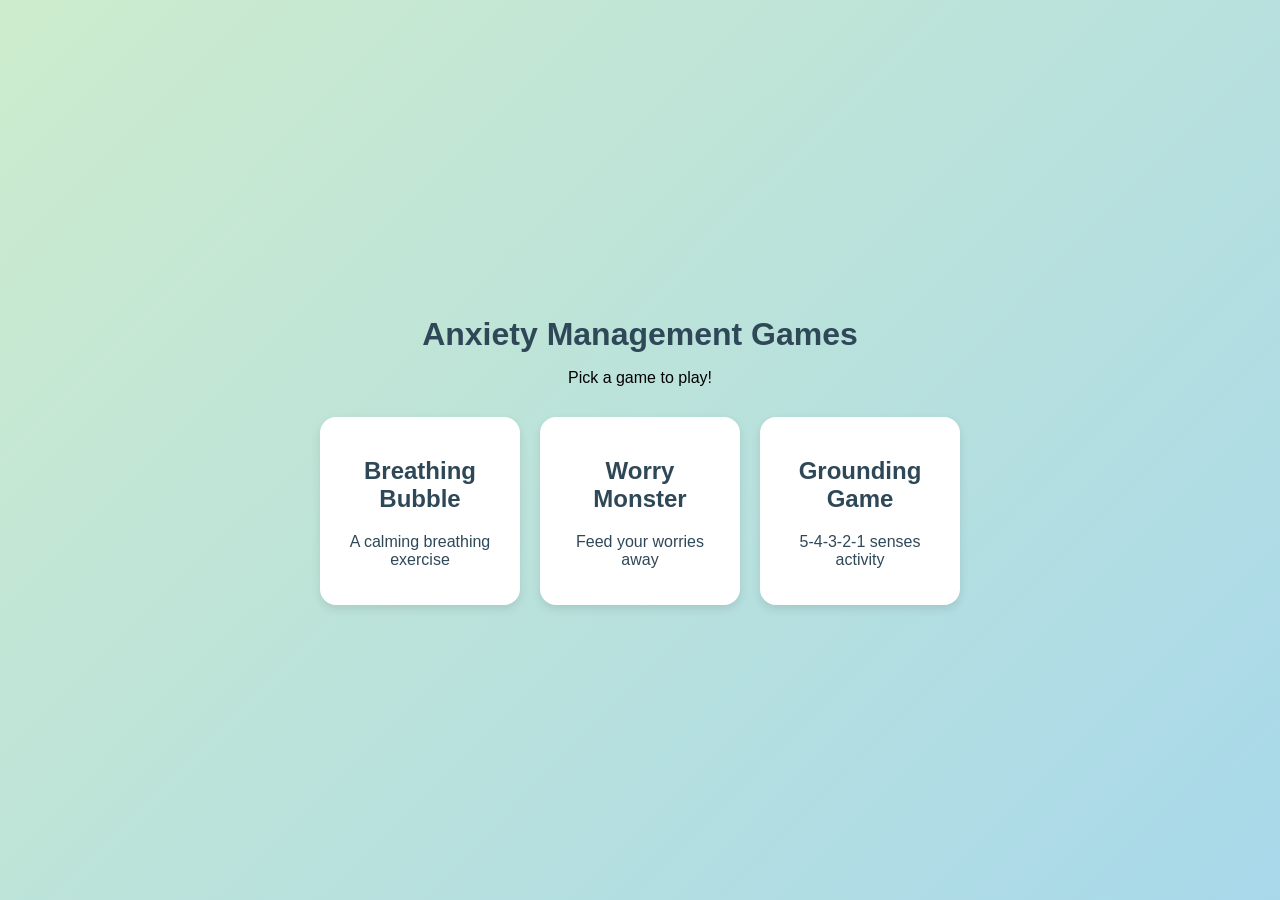
==== index.html @ 4c9ae3cd "placehold" ====
<!DOCTYPE html>
<html lang="en">
<head>
  <meta charset="UTF-8">
  <title>Anxiety Management Games</title>
  <link rel="stylesheet" href="style.css">
</head>
<body>
  <div class="container">
    <h1> Anxiety Management Games</h1>
    <p>Pick a game to play!</p>

    <div class="game-grid">
      <a href="games/breathing.html" class="game-card">
        <h2> Breathing Bubble</h2>
        <p>A calming breathing exercise</p>
      </a>

      <a href="games/worry-monster.html" class="game-card">
        <h2> Worry Monster</h2>
        <p>Feed your worries away</p>
      </a>

      <a href="games/grounding.html" class="game-card">
        <h2> Grounding Game</h2>
        <p>5-4-3-2-1 senses activity</p>
      </a>
    </div>
  </div>

  <script>
document.addEventListener("mousemove", function(e) {
    const sparkle = document.createElement("div");
    sparkle.className = "sparkle";

    sparkle.style.left = e.pageX + "px";
    sparkle.style.top = e.pageY + "px";

    document.body.appendChild(sparkle);

    setTimeout(() => {
        sparkle.remove();
    }, 800);
});
</script>

</body>
</html>
---- style.css ----
* {
  box-sizing: border-box;
}

body {
  margin: 0;
  font-family: 'Arial', sans-serif;
  background: linear-gradient(135deg, #cdeccd, #a8d8ea);
  min-height: 100vh;
  display: flex;
  align-items: center;
  justify-content: center;
}

.container {
  text-align: center;
  padding: 40px;
}

h1 {
  color: #2f4858;
  margin-bottom: 10px;
}

.game-grid {
  display: flex;
  gap: 20px;
  justify-content: center;
  flex-wrap: wrap;
  margin-top: 30px;
}

.game-card {
  background: white;
  padding: 20px;
  border-radius: 16px;
  width: 200px;
  text-decoration: none;
  color: #2f4858;
  box-shadow: 0 4px 10px rgba(0,0,0,0.1);
  transition: transform 0.2s ease;
}

.game-card:hover {
  transform: translateY(-5px);
}

.sparkle {
    position: absolute;
    width: 10px;
    height: 10px;
    background: rgba(255, 255, 255, 0.8);
    border-radius: 50%;
    pointer-events: none;
    box-shadow: 
        0 0 8px #ffffff,
        0 0 15px #a8d8ea,
        0 0 25px #cdeccd;
    animation: sparkleFade 0.8s ease-out forwards;
}

@keyframes sparkleFade {
    from {
        transform: scale(1);
        opacity: 1;
    }
    to {
        transform: scale(0);
        opacity: 0;
        margin-top: 15px;
    }
}
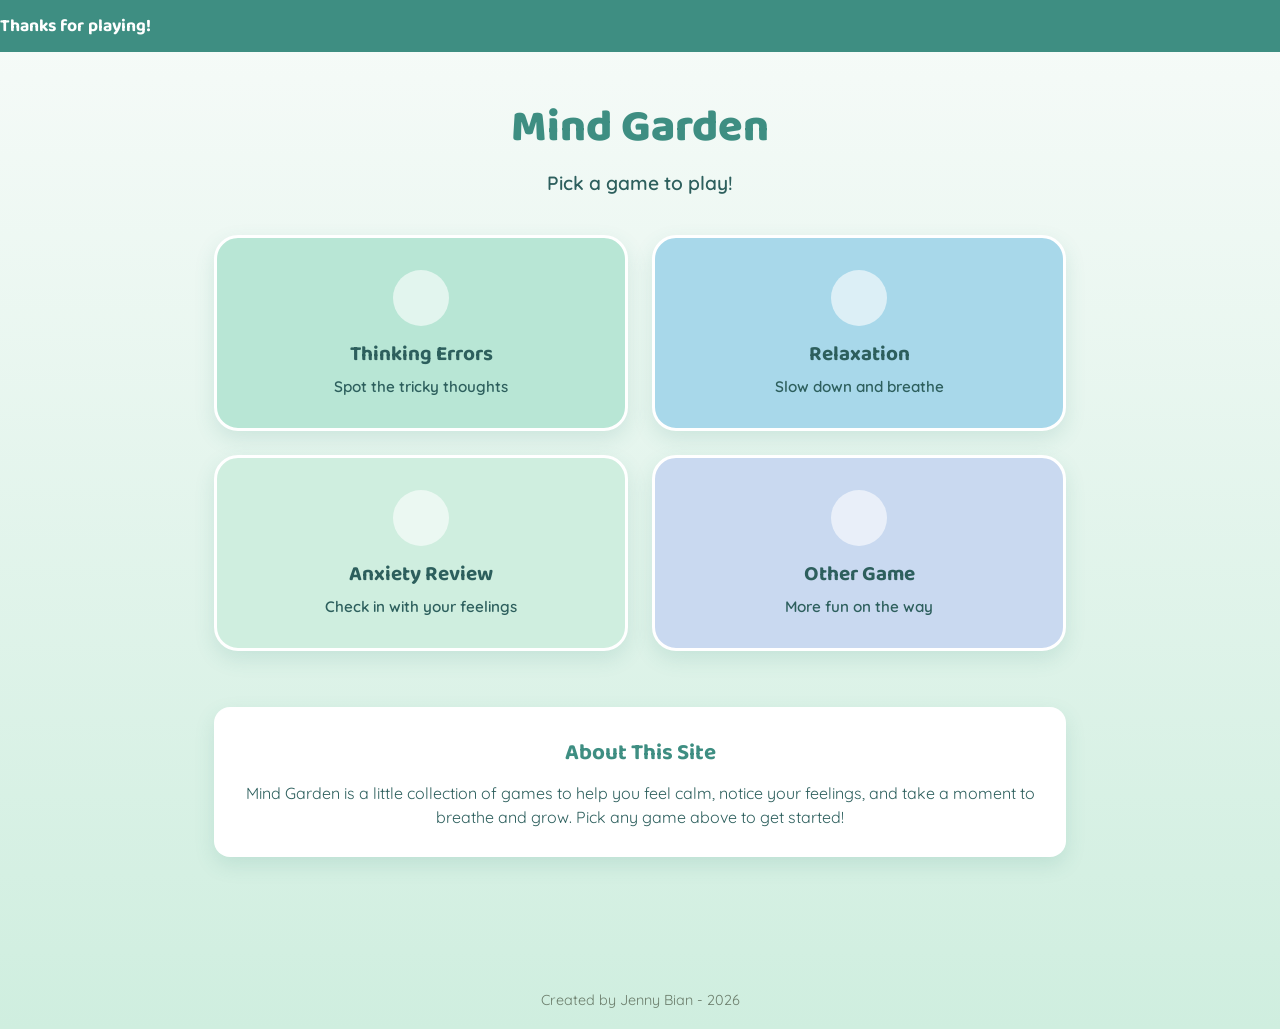
==== commit 3b977192: "updated!" ====
--- a/index.html
+++ b/index.html
@@ -2,32 +2,64 @@
 <html lang="en">
 <head>
   <meta charset="UTF-8">
-  <title>Anxiety Management Games</title>
+  <meta name="viewport" content="width=device-width, initial-scale=1.0">
+  <title>Mind Garden - Games</title>
+
+  <!-- Fonts: Baloo 2 for friendly rounded headings, Quicksand for easy-to-read body text -->
+  <link rel="preconnect" href="https://fonts.googleapis.com">
+  <link rel="preconnect" href="https://fonts.gstatic.com" crossorigin>
+  <link href="https://fonts.googleapis.com/css2?family=Baloo+2:wght@500;700;800&family=Quicksand:wght@500;600;700&display=swap" rel="stylesheet">
+
   <link rel="stylesheet" href="style.css">
 </head>
 <body>
-  <div class="container">
-    <h1> Anxiety Management Games</h1>
-    <p>Pick a game to play!</p>
 
-    <div class="game-grid">
-      <a href="games/breathing.html" class="game-card">
-        <h2> Breathing Bubble</h2>
-        <p>A calming breathing exercise</p>
-      </a>
-
-      <a href="games/worry-monster.html" class="game-card">
-        <h2> Worry Monster</h2>
-        <p>Feed your worries away</p>
-      </a>
-
-      <a href="games/grounding.html" class="game-card">
-        <h2> Grounding Game</h2>
-        <p>5-4-3-2-1 senses activity</p>
-      </a>
+  <!-- Moving banner -->
+  <div class="banner">
+    <div class="banner-track">
+    <span>Thanks for playing! </span>
     </div>
   </div>
 
+  <main class="container">
+    <header class="page-header">
+      <h1>Mind Garden</h1>
+      <p class="subtitle">Pick a game to play!</p>
+    </header>
+
+    <nav class="game-grid">
+      <a href="games/thinking-errors.html" class="game-card game-card--mint">
+        <div class="game-icon" aria-hidden="true"></div>
+        <h2>Thinking Errors</h2>
+        <p>Spot the tricky thoughts</p>
+      </a>
+
+      <a href="games/relaxation.html" class="game-card game-card--sky">
+        <div class="game-icon" aria-hidden="true"></div>
+        <h2>Relaxation</h2>
+        <p>Slow down and breathe</p>
+      </a>
+
+      <a href="games/anxiety-review.html" class="game-card game-card--seafoam">
+        <div class="game-icon" aria-hidden="true"></div>
+        <h2>Anxiety Review</h2>
+        <p>Check in with your feelings</p>
+      </a>
+
+      <a href="games/other-game.html" class="game-card game-card--periwinkle">
+        <div class="game-icon" aria-hidden="true"></div>
+        <h2>Other Game</h2>
+        <p>More fun on the way</p>
+      </a>
+    </nav>
+
+    <section class="about-section">
+      <h3>About This Site</h3>
+      <p>Mind Garden is a little collection of games to help you feel calm, notice your feelings, and take a moment to breathe and grow. Pick any game above to get started!</p>
+    </section>
+  </main>
+
+  <script src="script.js"></script>
   <script>
 document.addEventListener("mousemove", function(e) {
     const sparkle = document.createElement("div");
@@ -44,5 +76,9 @@
 });
 </script>
 
+<footer class="footer">
+  Created by Jenny Bian - 2026
+</footer>
+
 </body>
 </html>
--- a/style.css
+++ b/style.css
@@ -1,72 +1,217 @@
+/* ===== Mind Garden — Style Sheet =====
+   Palette:
+   --sky        #A8D8EA  (light blue)
+   --mint       #B8E6D5  (light green)
+   --seafoam    #CFEEDF  (pale green-blue)
+   --periwinkle #C9D9F0  (soft blue-violet)
+   --teal-deep  #3E8E82  (headings / accents)
+   --teal-text  #2D5F5D  (body text)
+   --cream      #F7FBF9  (page background)
+   --white      #FFFFFF
+*/
+
+:root {
+  --sky: #A8D8EA;
+  --mint: #B8E6D5;
+  --seafoam: #CFEEDF;
+  --periwinkle: #C9D9F0;
+  --teal-deep: #3E8E82;
+  --teal-text: #2D5F5D;
+  --cream: #F7FBF9;
+  --white: #FFFFFF;
+
+  --radius-lg: 24px;
+  --radius-md: 16px;
+  --shadow-soft: 0 8px 20px rgba(62, 142, 130, 0.15);
+}
+
 * {
   box-sizing: border-box;
 }
 
 body {
   margin: 0;
-  font-family: 'Arial', sans-serif;
-  background: linear-gradient(135deg, #cdeccd, #a8d8ea);
   min-height: 100vh;
+  background: linear-gradient(180deg, var(--cream) 0%, var(--seafoam) 100%);
+  font-family: 'Quicksand', sans-serif;
+  color: var(--teal-text);
+}
+
+h1, h2, h3 {
+  font-family: 'Baloo 2', sans-serif;
+  margin: 0;
+}
+
+/* ===== Moving banner ===== */
+/* ===== Moving banner ===== */
+.banner {
+  width: 100%;
+  overflow: hidden;
+  background: var(--teal-deep);
+  padding: 12px 0;
+}
+
+.banner-track {
+  display: block;
+  animation: scroll-banner 30s linear infinite;
+}
+
+.banner-track span {
+  display: inline-block;
+  font-family: 'Baloo 2', sans-serif;
+  font-weight: 700;
+  font-size: 1.1rem;
+  color: var(--white);
+  white-space: nowrap;
+}
+
+@keyframes scroll-banner {
+  from {
+    transform: translateX(100vw);
+  }
+  to {
+    transform: translateX(-100%);
+  }
+}
+
+/* ===== Layout ===== */
+.container {
+  max-width: 900px;
+  margin: 0 auto;
+  padding: 40px 24px 64px;
+}
+
+.page-header {
+  text-align: center;
+  margin-bottom: 40px;
+}
+
+.page-header h1 {
+  font-size: 2.8rem;
+  font-weight: 800;
+  color: var(--teal-deep);
+}
+
+.subtitle {
+  margin-top: 8px;
+  font-size: 1.2rem;
+  font-weight: 600;
+}
+
+/* ===== Game grid ===== */
+.game-grid {
+  display: grid;
+  grid-template-columns: repeat(2, 1fr);
+  gap: 24px;
+}
+
+@media (max-width: 600px) {
+  .game-grid {
+    grid-template-columns: 1fr;
+  }
+}
+
+.game-card {
   display: flex;
+  flex-direction: column;
   align-items: center;
-  justify-content: center;
-}
-
-.container {
-  text-align: center;
-  padding: 40px;
-}
-
-h1 {
-  color: #2f4858;
+  text-align: center;
+  text-decoration: none;
+  color: var(--teal-text);
+  padding: 32px 20px;
+  border-radius: var(--radius-lg);
+  box-shadow: var(--shadow-soft);
+  border: 3px solid var(--white);
+  transition: transform 0.2s ease, box-shadow 0.2s ease;
+}
+
+.game-card:hover,
+.game-card:focus-visible {
+  transform: translateY(-4px);
+  box-shadow: 0 12px 26px rgba(62, 142, 130, 0.25);
+}
+
+.game-card:focus-visible {
+  outline: 3px solid var(--teal-deep);
+  outline-offset: 3px;
+}
+
+.game-card--mint       { background: var(--mint); }
+.game-card--sky        { background: var(--sky); }
+.game-card--seafoam    { background: var(--seafoam); }
+.game-card--periwinkle { background: var(--periwinkle); }
+
+.game-icon {
+  width: 56px;
+  height: 56px;
+  margin-bottom: 12px;
+  border-radius: 50%;
+  background: rgba(255, 255, 255, 0.6);
+  /* Placeholder circle — swap in an <img> inside .game-icon later */
+}
+
+.game-card h2 {
+  font-size: 1.3rem;
+  margin-bottom: 6px;
+}
+
+.game-card p {
+  margin: 0;
+  font-size: 0.95rem;
+  font-weight: 600;
+}
+
+/* ===== About section ===== */
+.about-section {
+  margin-top: 56px;
+  padding: 28px;
+  background: var(--white);
+  border-radius: var(--radius-md);
+  box-shadow: var(--shadow-soft);
+  text-align: center;
+}
+
+.about-section h3 {
+  color: var(--teal-deep);
+  font-size: 1.4rem;
   margin-bottom: 10px;
 }
 
-.game-grid {
-  display: flex;
-  gap: 20px;
-  justify-content: center;
-  flex-wrap: wrap;
-  margin-top: 30px;
-}
-
-.game-card {
-  background: white;
-  padding: 20px;
-  border-radius: 16px;
-  width: 200px;
-  text-decoration: none;
-  color: #2f4858;
-  box-shadow: 0 4px 10px rgba(0,0,0,0.1);
-  transition: transform 0.2s ease;
-}
-
-.game-card:hover {
-  transform: translateY(-5px);
+.about-section p {
+  margin: 0;
+  font-size: 1rem;
+  line-height: 1.5;
 }
 
 .sparkle {
     position: absolute;
-    width: 10px;
-    height: 10px;
-    background: rgba(255, 255, 255, 0.8);
+    width: 8px;
+    height: 8px;
+    background: rgba(255, 255, 255, 0.6);
     border-radius: 50%;
     pointer-events: none;
     box-shadow: 
-        0 0 8px #ffffff,
-        0 0 15px #a8d8ea,
-        0 0 25px #cdeccd;
-    animation: sparkleFade 0.8s ease-out forwards;
+        0 0 6px rgba(255,255,255,0.8),
+        0 0 12px rgba(168,216,234,0.6);
+    animation: sparkleFade 1.5s ease-out forwards;
 }
 
 @keyframes sparkleFade {
     from {
         transform: scale(1);
-        opacity: 1;
+        opacity: 0.8;
     }
     to {
-        transform: scale(0);
+        transform: scale(0.2) translateY(10px);
         opacity: 0;
-        margin-top: 15px;
     }
+}
+
+.footer {
+  text-align: center;
+  margin-top: 50px;
+  padding: 20px;
+  font-family: 'Quicksand', sans-serif;
+  font-size: 0.9rem;
+  color: #6b7d6b;
 }
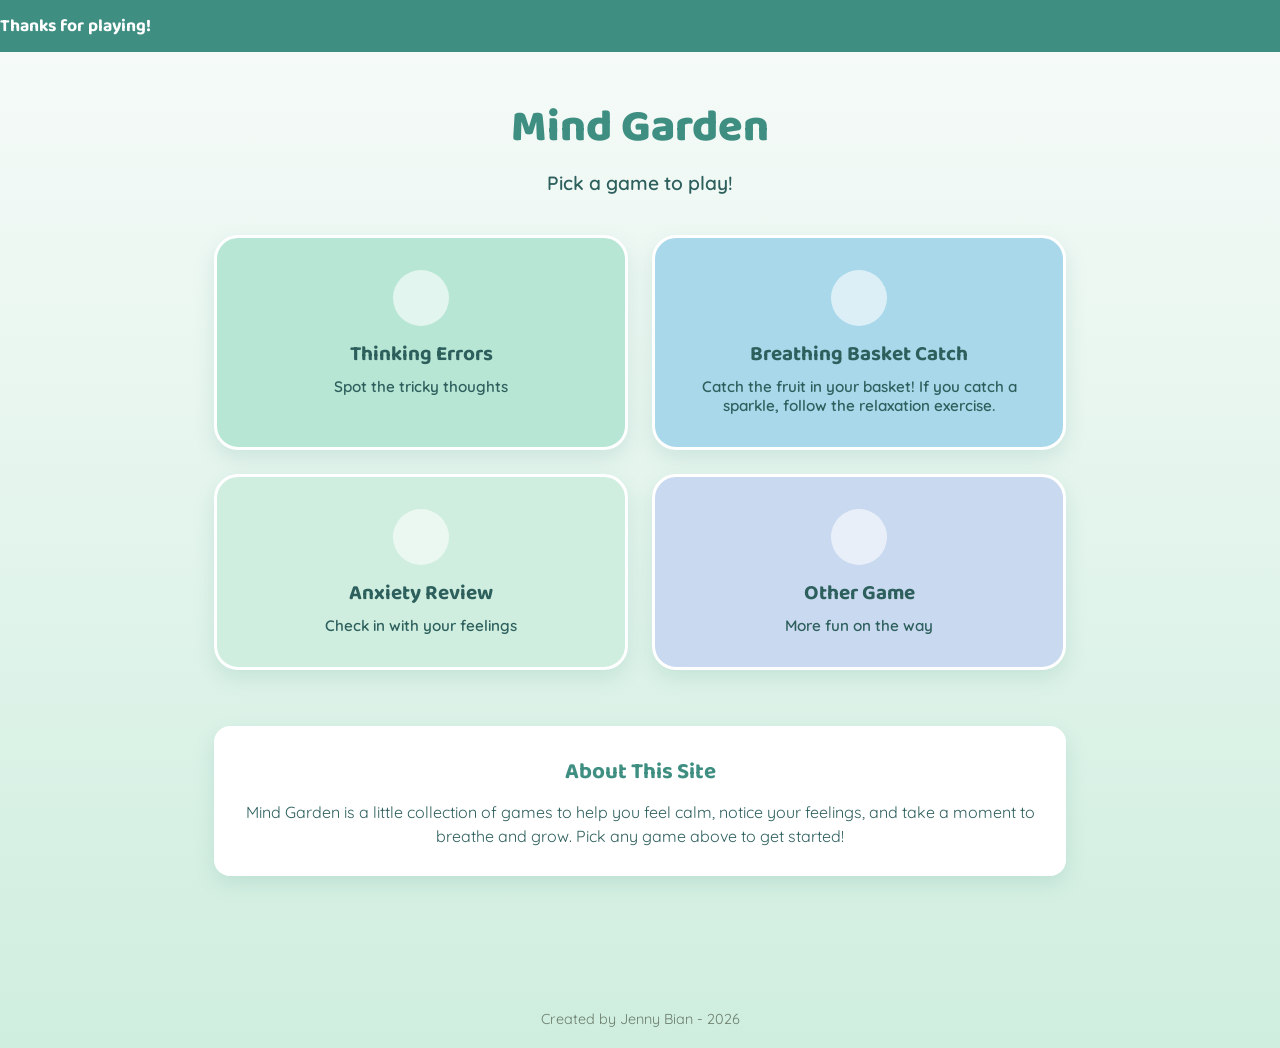
==== commit 5b357fcd: "basket game" ====
--- a/index.html
+++ b/index.html
@@ -34,10 +34,10 @@
         <p>Spot the tricky thoughts</p>
       </a>
 
-      <a href="games/relaxation.html" class="game-card game-card--sky">
+      <a href="games/relaxation/index.html" class="game-card game-card--sky">
         <div class="game-icon" aria-hidden="true"></div>
-        <h2>Relaxation</h2>
-        <p>Slow down and breathe</p>
+        <h2>Breathing Basket Catch</h2>
+        <p>Catch the fruit in your basket! If you catch a sparkle, follow the relaxation exercise. </p>
       </a>
 
       <a href="games/anxiety-review.html" class="game-card game-card--seafoam">
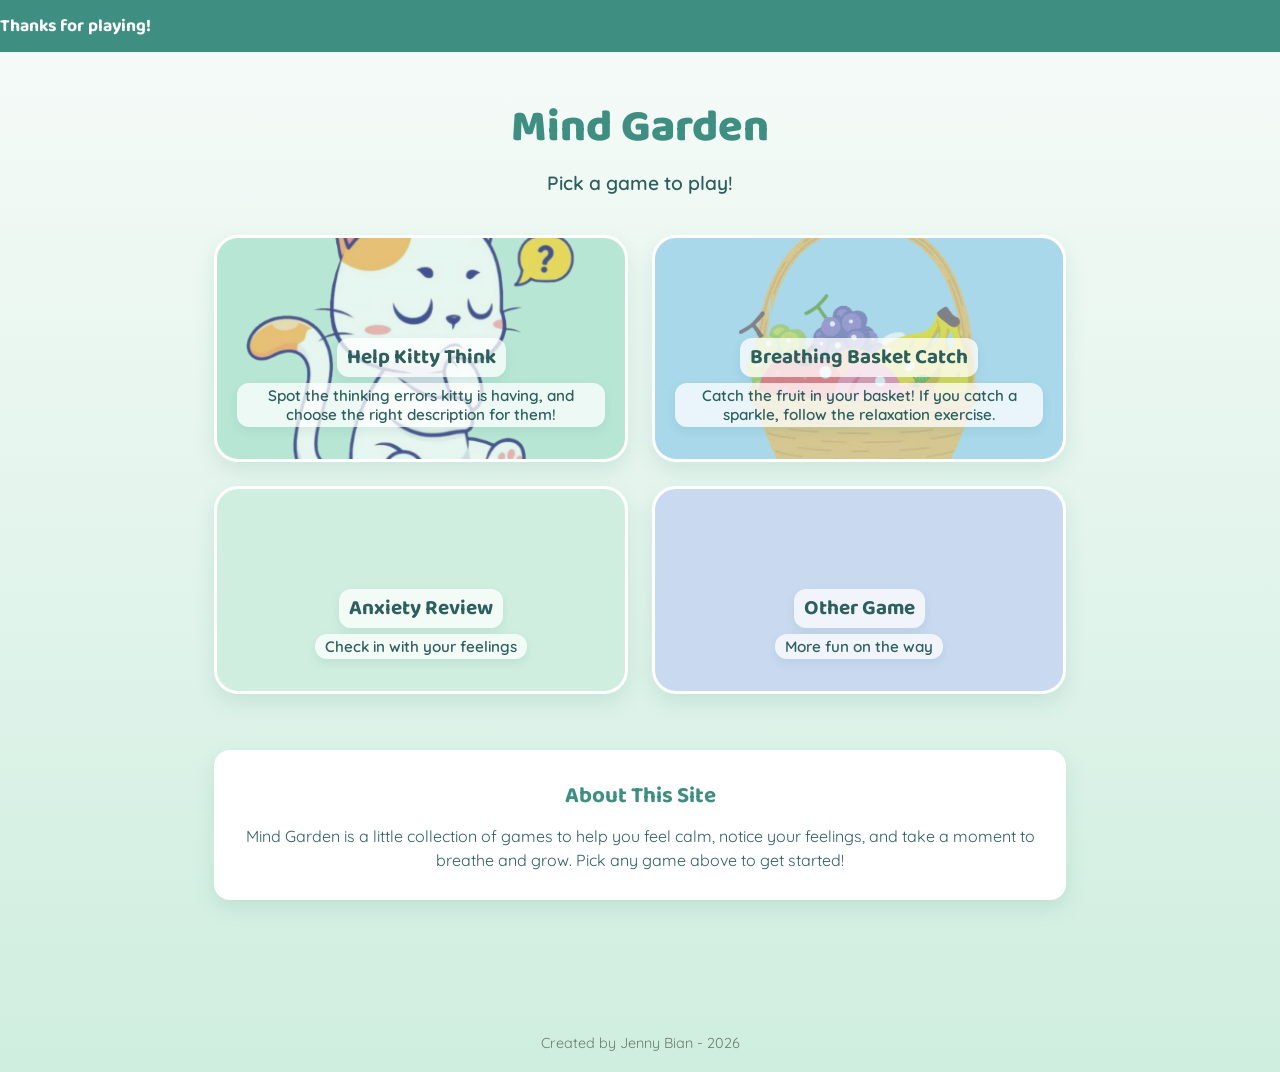
==== commit 0ac83fd9: "fixing!! :D" ====
--- a/index.html
+++ b/index.html
@@ -28,16 +28,16 @@
     </header>
 
     <nav class="game-grid">
-      <a href="games/thinking-errors.html" class="game-card game-card--mint">
+      <a href="games/thinking-errors/index.html" class="game-card game-card--mint catthink-card">
         <div class="game-icon" aria-hidden="true"></div>
-        <h2>Thinking Errors</h2>
-        <p>Spot the tricky thoughts</p>
+        <h2>Help Kitty Think</h2>
+        <p>Spot the thinking errors kitty is having, and choose the right description for them!</p>
       </a>
 
-      <a href="games/relaxation/index.html" class="game-card game-card--sky">
+      <a href="games/relaxation/index.html" class="game-card game-card--sky fruit-basket-card">
         <div class="game-icon" aria-hidden="true"></div>
         <h2>Breathing Basket Catch</h2>
-        <p>Catch the fruit in your basket! If you catch a sparkle, follow the relaxation exercise. </p>
+        <p>Catch the fruit in your basket! If you catch a sparkle, follow the relaxation exercise.</p>
       </a>
 
       <a href="games/anxiety-review.html" class="game-card game-card--seafoam">
--- a/style.css
+++ b/style.css
@@ -141,15 +141,38 @@
 .game-card--seafoam    { background: var(--seafoam); }
 .game-card--periwinkle { background: var(--periwinkle); }
 
+/* ===== Breathing Basket Catch background ===== */
+.fruit-basket-card {
+  position: relative;
+  overflow: hidden;
+}
+
+.fruit-basket-card::before {
+  content: "";
+  position: absolute;
+  inset: 0;
+
+  background-image: url("images/fruitbasket.png");
+  background-size: cover;
+  background-position: center;
+  background-repeat: no-repeat;
+
+  opacity: 0.65;
+  z-index: 0;
+}
+
+/* Keep text and icons above image */
+.fruit-basket-card > * {
+  position: relative;
+  z-index: 1;
+}
+
 .game-icon {
   width: 56px;
   height: 56px;
   margin-bottom: 12px;
-  border-radius: 50%;
-  background: rgba(255, 255, 255, 0.6);
-  /* Placeholder circle — swap in an <img> inside .game-icon later */
-}
-
+  background: transparent;
+}
 .game-card h2 {
   font-size: 1.3rem;
   margin-bottom: 6px;
@@ -159,6 +182,32 @@
   margin: 0;
   font-size: 0.95rem;
   font-weight: 600;
+}
+
+/* ===== Thinking Errors background ===== */
+.catthink-card {
+  position: relative;
+  overflow: hidden;
+}
+
+.catthink-card::before {
+  content: "";
+  position: absolute;
+  inset: 0;
+
+  background-image: url("images/catthink.png");
+  background-size: cover;
+  background-position: center;
+  background-repeat: no-repeat;
+
+  opacity: 0.65;
+  z-index: 0;
+}
+
+/* Keep text above background */
+.catthink-card > * {
+  position: relative;
+  z-index: 1;
 }
 
 /* ===== About section ===== */
@@ -214,4 +263,13 @@
   font-family: 'Quicksand', sans-serif;
   font-size: 0.9rem;
   color: #6b7d6b;
+}
+
+
+.game-card h2,
+.game-card p {
+  background: rgba(255, 255, 255, 0.75);
+  border-radius: 12px;
+  padding: 3px 10px;
+  box-shadow: 0 4px 10px rgba(62, 142, 130, 0.12);
 }
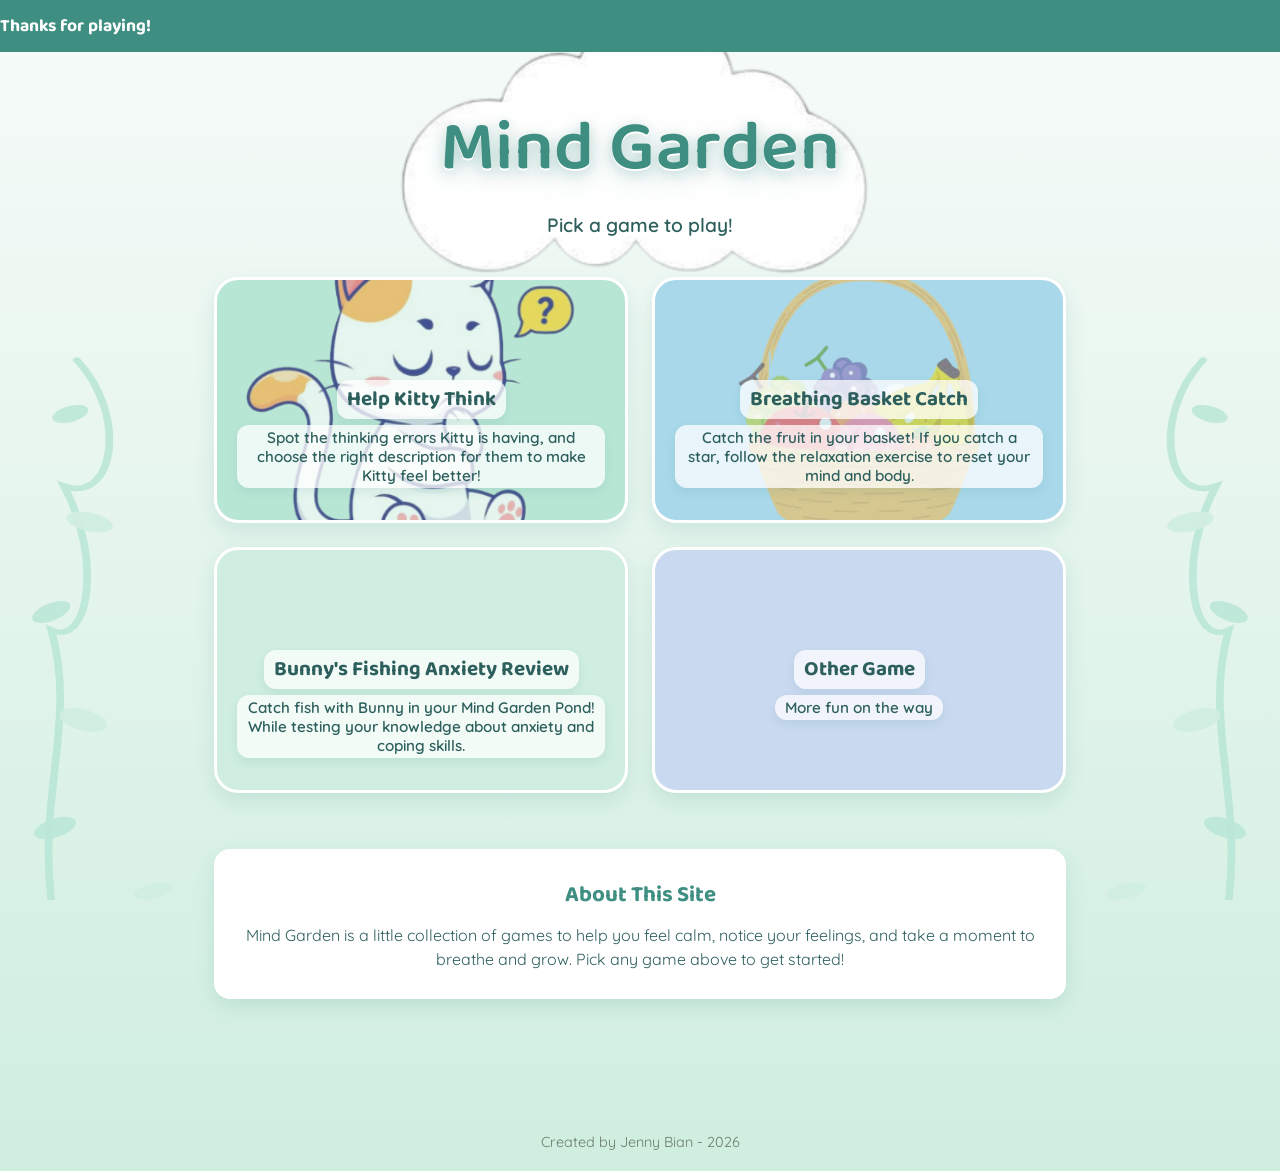
==== commit cf5d3476: "front page" ====
--- a/index.html
+++ b/index.html
@@ -13,6 +13,44 @@
   <link rel="stylesheet" href="style.css">
 </head>
 <body>
+
+  <!-- Decorative leaf border: vines up the sides, soft row along the bottom -->
+  <div class="leaf-decoration" aria-hidden="true">
+    <svg viewBox="0 0 100 100" preserveAspectRatio="none" xmlns="http://www.w3.org/2000/svg">
+      <!-- left vine -->
+      <g transform="translate(0,0)">
+        <path d="M4 100 C 3 88, 6 80, 4 70 C 7 72, 8 62, 5 54 C 9 56, 10 46, 6 40"
+              fill="none" stroke="var(--mint)" stroke-width="0.6" stroke-linecap="round" opacity="0.95"/>
+        <ellipse cx="4.3" cy="92" rx="1.8" ry="1" fill="var(--mint)" opacity="0.9" transform="rotate(-30 4.3 92)"/>
+        <ellipse cx="6.5" cy="80" rx="2" ry="1.1" fill="var(--seafoam)" opacity="0.95" transform="rotate(25 6.5 80)"/>
+        <ellipse cx="4" cy="68" rx="1.7" ry="0.9" fill="var(--mint)" opacity="0.9" transform="rotate(-35 4 68)"/>
+        <ellipse cx="7" cy="58" rx="1.9" ry="1" fill="var(--seafoam)" opacity="0.95" transform="rotate(20 7 58)"/>
+        <ellipse cx="5.5" cy="46" rx="1.5" ry="0.85" fill="var(--mint)" opacity="0.9" transform="rotate(-25 5.5 46)"/>
+      </g>
+      <!-- right vine -->
+      <g transform="translate(0,0)">
+        <path d="M96 100 C 97 88, 94 80, 96 70 C 93 72, 92 62, 95 54 C 91 56, 90 46, 94 40"
+              fill="none" stroke="var(--mint)" stroke-width="0.6" stroke-linecap="round" opacity="0.95"/>
+        <ellipse cx="95.7" cy="92" rx="1.8" ry="1" fill="var(--mint)" opacity="0.9" transform="rotate(30 95.7 92)"/>
+        <ellipse cx="93.5" cy="80" rx="2" ry="1.1" fill="var(--seafoam)" opacity="0.95" transform="rotate(-25 93.5 80)"/>
+        <ellipse cx="96" cy="68" rx="1.7" ry="0.9" fill="var(--mint)" opacity="0.9" transform="rotate(35 96 68)"/>
+        <ellipse cx="93" cy="58" rx="1.9" ry="1" fill="var(--seafoam)" opacity="0.95" transform="rotate(-20 93 58)"/>
+        <ellipse cx="94.5" cy="46" rx="1.5" ry="0.85" fill="var(--mint)" opacity="0.9" transform="rotate(25 94.5 46)"/>
+      </g>
+      <!-- bottom row -->
+      <g opacity="0.9">
+        <ellipse cx="12" cy="99" rx="1.6" ry="0.8" fill="var(--seafoam)" transform="rotate(-20 12 99)"/>
+        <ellipse cx="20" cy="99.3" rx="1.3" ry="0.7" fill="var(--mint)" transform="rotate(25 20 99.3)"/>
+        <ellipse cx="30" cy="99" rx="1.7" ry="0.8" fill="var(--seafoam)" transform="rotate(-10 30 99)"/>
+        <ellipse cx="40" cy="99.2" rx="1.4" ry="0.7" fill="var(--mint)" transform="rotate(20 40 99.2)"/>
+        <ellipse cx="50" cy="99" rx="1.6" ry="0.8" fill="var(--seafoam)" transform="rotate(-25 50 99)"/>
+        <ellipse cx="60" cy="99.2" rx="1.3" ry="0.7" fill="var(--mint)" transform="rotate(15 60 99.2)"/>
+        <ellipse cx="70" cy="99" rx="1.7" ry="0.8" fill="var(--seafoam)" transform="rotate(-15 70 99)"/>
+        <ellipse cx="80" cy="99.2" rx="1.4" ry="0.7" fill="var(--mint)" transform="rotate(25 80 99.2)"/>
+        <ellipse cx="88" cy="99" rx="1.6" ry="0.8" fill="var(--seafoam)" transform="rotate(-20 88 99)"/>
+      </g>
+    </svg>
+  </div>
 
   <!-- Moving banner -->
   <div class="banner">
@@ -31,19 +69,19 @@
       <a href="games/thinking-errors/index.html" class="game-card game-card--mint catthink-card">
         <div class="game-icon" aria-hidden="true"></div>
         <h2>Help Kitty Think</h2>
-        <p>Spot the thinking errors kitty is having, and choose the right description for them!</p>
+        <p>Spot the thinking errors Kitty is having, and choose the right description for them to make Kitty feel better!</p>
       </a>
 
       <a href="games/relaxation/index.html" class="game-card game-card--sky fruit-basket-card">
         <div class="game-icon" aria-hidden="true"></div>
         <h2>Breathing Basket Catch</h2>
-        <p>Catch the fruit in your basket! If you catch a sparkle, follow the relaxation exercise.</p>
+        <p>Catch the fruit in your basket! If you catch a star, follow the relaxation exercise to reset your mind and body.</p>
       </a>
 
-      <a href="games/anxiety-review.html" class="game-card game-card--seafoam">
+      <a href="games/anxiety-review/index.html" class="game-card game-card--seafoam anxiety-card">
         <div class="game-icon" aria-hidden="true"></div>
-        <h2>Anxiety Review</h2>
-        <p>Check in with your feelings</p>
+        <h2>Bunny's Fishing Anxiety Review</h2>
+        <p>Catch fish with Bunny in your Mind Garden Pond! While testing your knowledge about anxiety and coping skills.</p>
       </a>
 
       <a href="games/other-game.html" class="game-card game-card--periwinkle">
--- a/style.css
+++ b/style.css
@@ -87,9 +87,14 @@
 }
 
 .page-header h1 {
-  font-size: 2.8rem;
-  font-weight: 800;
+  font-size: clamp(3.2rem, 6vw, 4.4rem);
+  font-weight: 600;
   color: var(--teal-deep);
+  letter-spacing: 0.5px;
+  text-shadow:
+    0 2px 0 var(--white),
+    0 4px 14px rgba(62, 142, 130, 0.35),
+    0 10px 30px rgba(62, 142, 130, 0.2);
 }
 
 .subtitle {
@@ -256,6 +261,20 @@
     }
 }
 
+/* ===== Leaf border decoration ===== */
+.leaf-decoration {
+  position: fixed;
+  inset: 0;
+  z-index: -1;
+  pointer-events: none;
+  overflow: hidden;
+}
+
+.leaf-decoration svg {
+  width: 100%;
+  height: 100%;
+}
+
 .footer {
   text-align: center;
   margin-top: 50px;
@@ -272,4 +291,63 @@
   border-radius: 12px;
   padding: 3px 10px;
   box-shadow: 0 4px 10px rgba(62, 142, 130, 0.12);
+}
+
+/* ===== Anxiety Review background ===== */
+.anxiety-card {
+  position: relative;
+  overflow: hidden;
+}
+
+.anxiety-card::before {
+  content: "";
+  position: absolute;
+  inset: 0;
+
+  background-image: url("images/bunny.png");
+  background-size: cover;
+  background-position: center;
+  background-repeat: no-repeat;
+
+  opacity: 0.67;
+  z-index: 0;
+}
+
+/* Keep text above bunny background */
+.anxiety-card > * {
+  position: relative;
+  z-index: 1;
+}
+
+/* ===== Leaf border decoration ===== */
+.leaf-decoration {
+  position: fixed;
+  inset: 0;
+  z-index: -1;
+  pointer-events: none;
+  overflow: hidden;
+  opacity: 0.9; /* increase this to make leaves stronger */
+}
+
+.leaf-decoration svg {
+  width: 100%;
+  height: 100%;
+}
+
+/* ===== Cloud behind title ===== */
+.page-header {
+  position: relative;
+}
+
+.page-header::before {
+  content: "";
+  position: absolute;
+  width: 650px;
+  height: 550px;
+  background: url("images/cloud.png") center / contain no-repeat;
+  top: -25px;
+  left: 12%;
+  transform: translateY(-27%);
+  z-index: -1;
+  opacity: 1;
 }
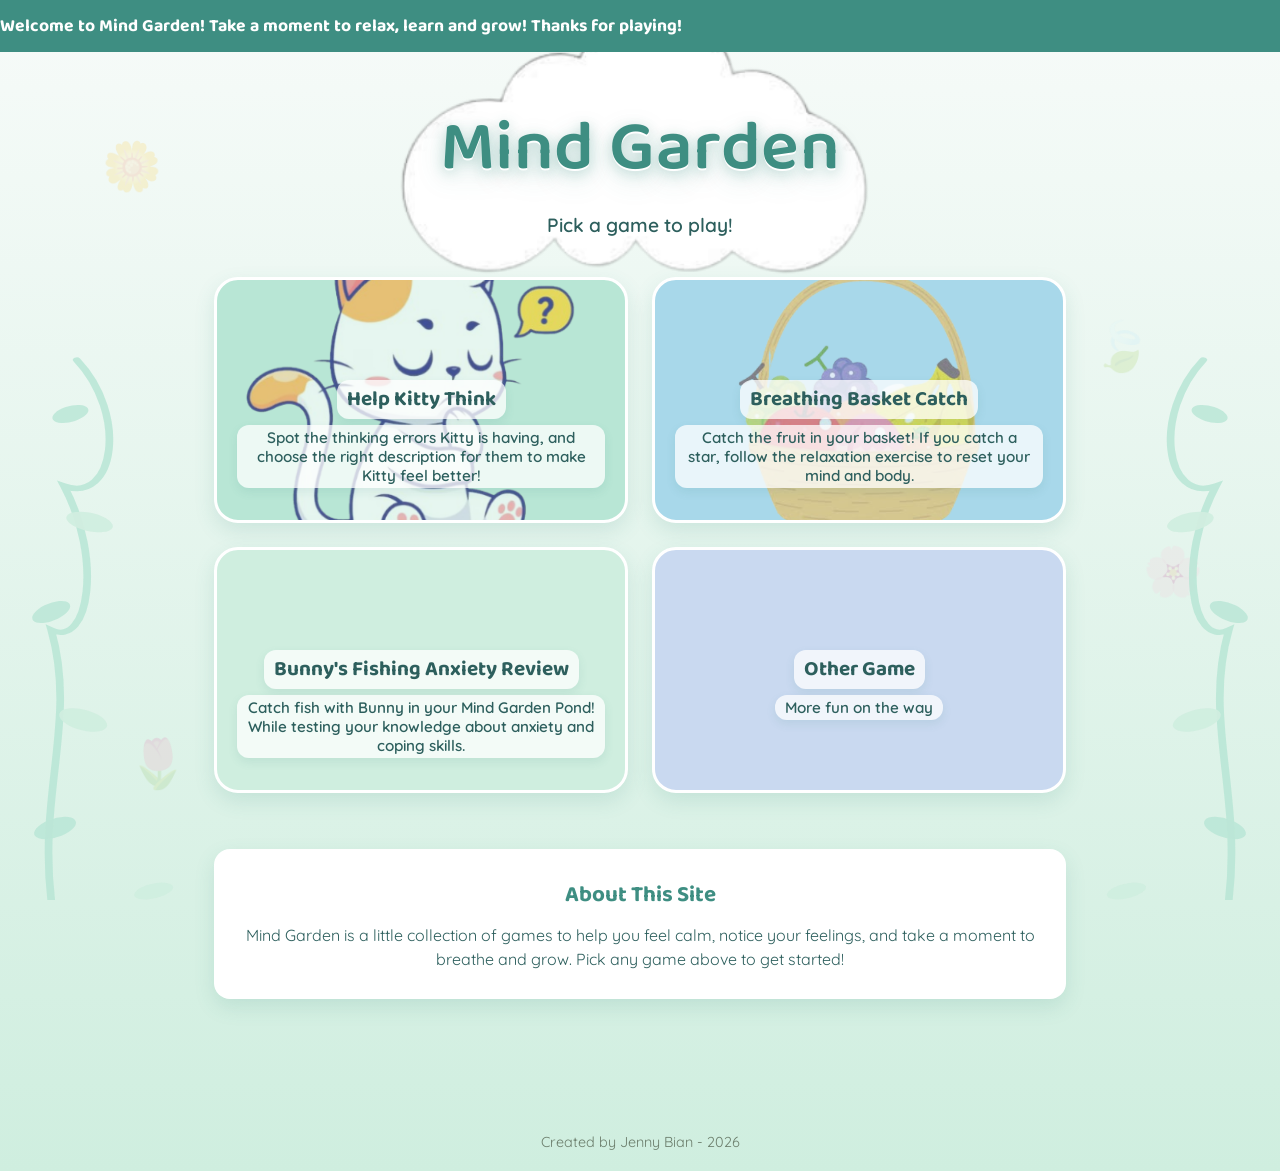
==== commit ac0d98a5: "flower decor" ====
--- a/index.html
+++ b/index.html
@@ -55,7 +55,7 @@
   <!-- Moving banner -->
   <div class="banner">
     <div class="banner-track">
-    <span>Thanks for playing! </span>
+    <span> Welcome to Mind Garden! Take a moment to relax, learn and grow! Thanks for playing! </span>
     </div>
   </div>
 
@@ -117,6 +117,11 @@
 <footer class="footer">
   Created by Jenny Bian - 2026
 </footer>
-
+<div class="garden-decor">
+  <span>🌼</span>
+  <span>🌸</span>
+  <span>🍃</span>
+  <span>🌷</span>
+</div>
 </body>
 </html>
--- a/style.css
+++ b/style.css
@@ -350,4 +350,37 @@
   transform: translateY(-27%);
   z-index: -1;
   opacity: 1;
-}+}
+
+.garden-decor {
+  position: fixed;
+  inset: 0;
+  pointer-events: none;
+  z-index: -2;
+}
+
+.garden-decor span {
+  position: absolute;
+  opacity: .15;
+  font-size: 3rem;
+}
+
+.garden-decor span:nth-child(1) {
+  top: 15%;
+  left: 8%;
+}
+
+.garden-decor span:nth-child(2) {
+  top: 60%;
+  right: 6%;
+}
+
+.garden-decor span:nth-child(3) {
+  top: 35%;
+  right: 10%;
+}
+
+.garden-decor span:nth-child(4) {
+  bottom: 12%;
+  left: 10%;
+}
